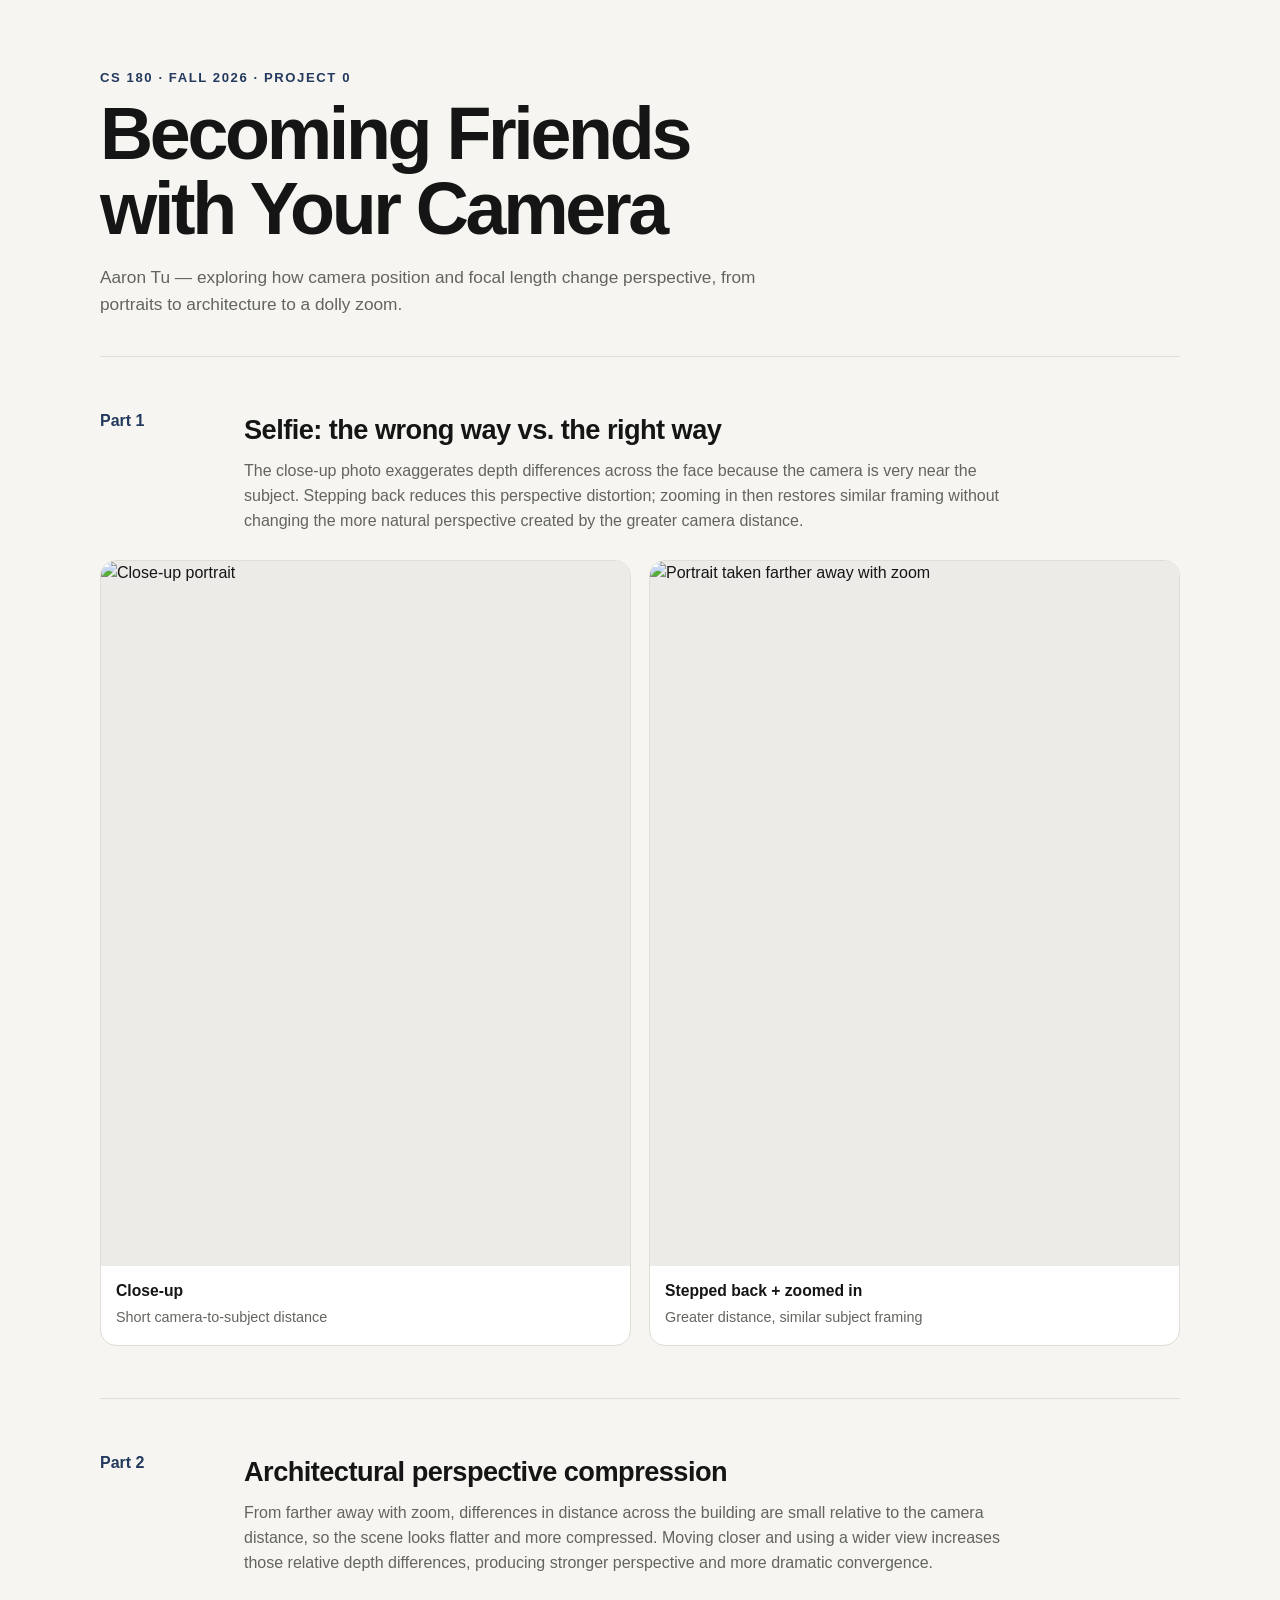
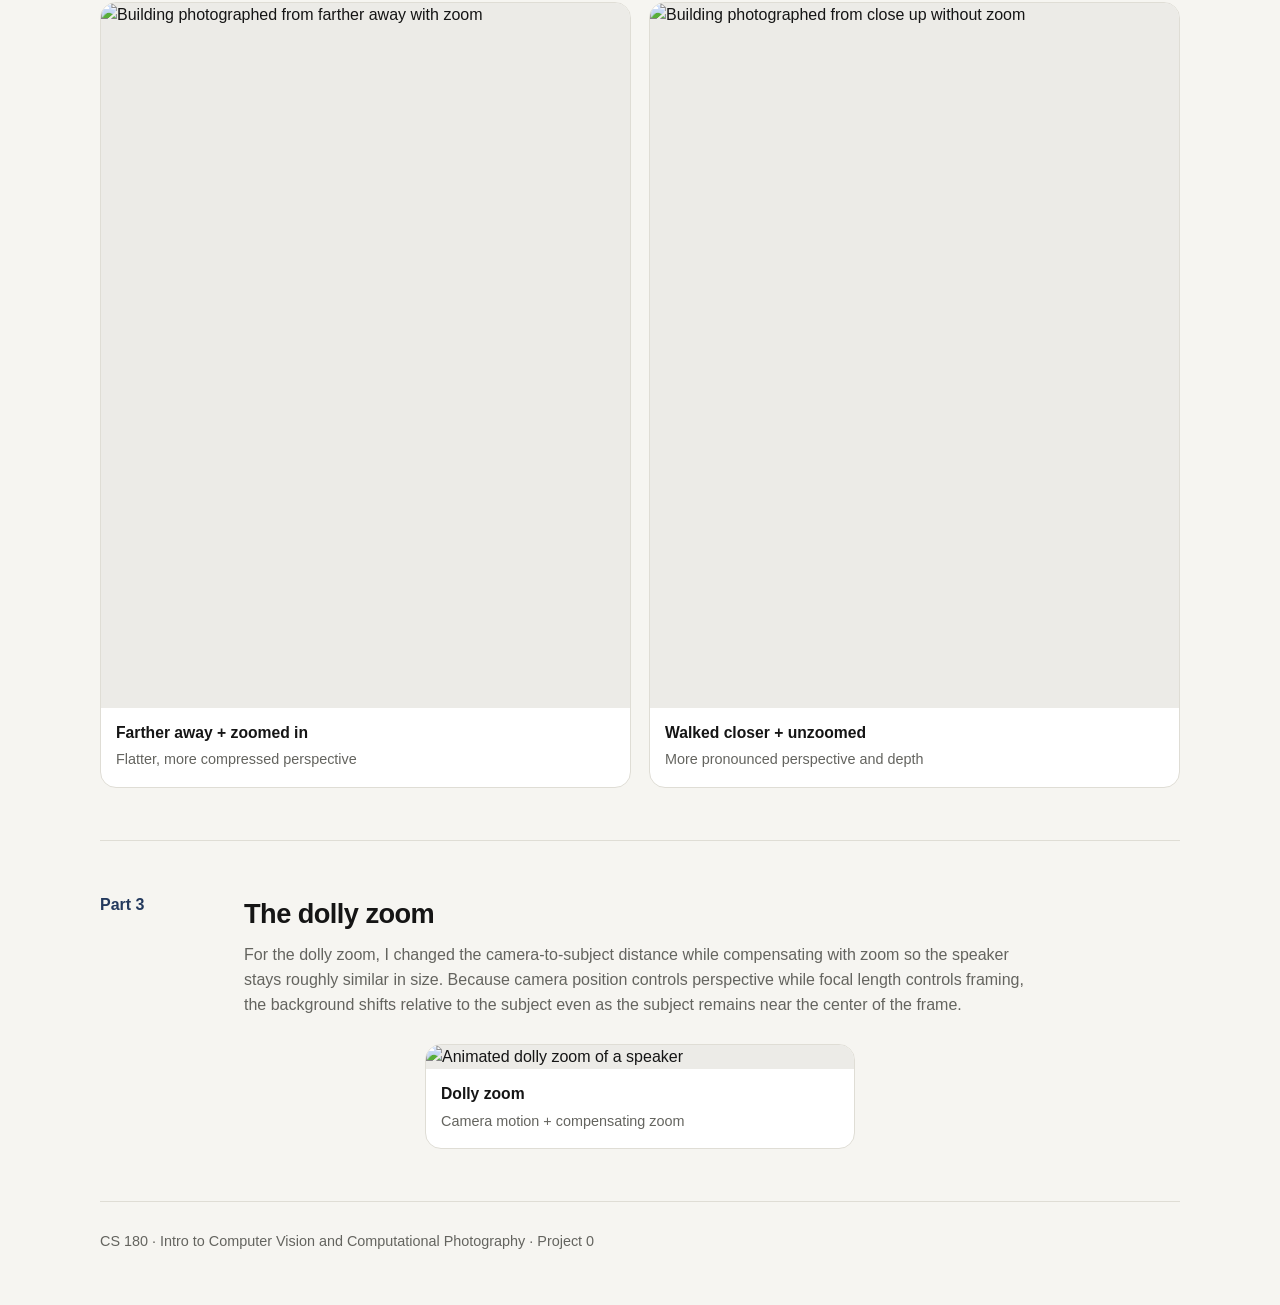
==== proj0/index.html @ fa19081f "Add initial HTML structure for Project 0" ====
<!doctype html>
<html lang="en">
<head>
  <meta charset="utf-8" />
  <meta name="viewport" content="width=device-width, initial-scale=1" />
  <title>CS 180 Project 0 — Aaron Tu</title>
  <style>
    :root {
      --bg: #f6f5f1;
      --paper: #ffffff;
      --ink: #151515;
      --muted: #64645f;
      --line: #dfddd5;
      --accent: #23395d;
    }
    * { box-sizing: border-box; }
    html { scroll-behavior: smooth; }
    body {
      margin: 0;
      background: var(--bg);
      color: var(--ink);
      font-family: -apple-system, BlinkMacSystemFont, "Segoe UI", Helvetica, Arial, sans-serif;
      line-height: 1.55;
    }
    main { width: min(1080px, calc(100% - 40px)); margin: 0 auto; }
    header { padding: 68px 0 38px; border-bottom: 1px solid var(--line); }
    .eyebrow {
      margin: 0 0 8px;
      color: var(--accent);
      font-size: 0.82rem;
      font-weight: 700;
      letter-spacing: 0.12em;
      text-transform: uppercase;
    }
    h1 { margin: 0; font-size: clamp(2.25rem, 6vw, 4.6rem); line-height: 1.02; letter-spacing: -0.045em; }
    .subtitle { margin: 18px 0 0; max-width: 720px; color: var(--muted); font-size: 1.08rem; }
    section { padding: 52px 0; border-bottom: 1px solid var(--line); }
    .section-head { display: grid; grid-template-columns: 120px 1fr; gap: 24px; margin-bottom: 26px; }
    .part { color: var(--accent); font-weight: 700; }
    h2 { margin: 0 0 8px; font-size: 1.7rem; letter-spacing: -0.02em; }
    .explain { margin: 0; color: var(--muted); max-width: 790px; }
    .pair { display: grid; grid-template-columns: repeat(2, minmax(0, 1fr)); gap: 18px; align-items: start; }
    figure { margin: 0; background: var(--paper); border: 1px solid var(--line); border-radius: 16px; overflow: hidden; }
    figure img { display: block; width: 100%; height: auto; background: #ecebe7; }
    .portrait img { aspect-ratio: 3 / 4; object-fit: cover; }
    .architecture img { aspect-ratio: 3 / 4; object-fit: cover; }
    figcaption { padding: 13px 15px 15px; }
    figcaption strong { display: block; font-size: 0.98rem; margin-bottom: 2px; }
    figcaption span { color: var(--muted); font-size: 0.9rem; }
    .gif-wrap { display: flex; justify-content: center; }
    .gif-card { width: min(430px, 100%); }
    .gif-card img { width: 100%; }
    footer { padding: 28px 0 52px; color: var(--muted); font-size: 0.9rem; }

    @media (max-width: 720px) {
      main { width: min(100% - 24px, 1080px); }
      header { padding-top: 42px; }
      section { padding: 38px 0; }
      .section-head { grid-template-columns: 1fr; gap: 4px; }
      .pair { grid-template-columns: 1fr; }
    }

    @media print {
      :root { --bg: #fff; }
      body { background: #fff; }
      main { width: 100%; max-width: none; }
      header { padding-top: 16px; }
      section { break-inside: avoid; padding: 28px 0; }
      figure { break-inside: avoid; }
      .portrait img, .architecture img { max-height: 420px; object-fit: contain; }
      .gif-card { width: 300px; }
    }
  </style>
</head>
<body>
<main>
  <header>
    <p class="eyebrow">CS 180 · Fall 2026 · Project 0</p>
    <h1>Becoming Friends<br>with Your Camera</h1>
    <p class="subtitle">Aaron Tu — exploring how camera position and focal length change perspective, from portraits to architecture to a dolly zoom.</p>
  </header>

  <section>
    <div class="section-head">
      <div class="part">Part 1</div>
      <div>
        <h2>Selfie: the wrong way vs. the right way</h2>
        <p class="explain">The close-up photo exaggerates depth differences across the face because the camera is very near the subject. Stepping back reduces this perspective distortion; zooming in then restores similar framing without changing the more natural perspective created by the greater camera distance.</p>
      </div>
    </div>
    <div class="pair portrait">
      <figure>
        <img src="assets/selfie_close.jpeg" alt="Close-up portrait" />
        <figcaption><strong>Close-up</strong><span>Short camera-to-subject distance</span></figcaption>
      </figure>
      <figure>
        <img src="assets/selfie_far_zoom.jpeg" alt="Portrait taken farther away with zoom" />
        <figcaption><strong>Stepped back + zoomed in</strong><span>Greater distance, similar subject framing</span></figcaption>
      </figure>
    </div>
  </section>

  <section>
    <div class="section-head">
      <div class="part">Part 2</div>
      <div>
        <h2>Architectural perspective compression</h2>
        <p class="explain">From farther away with zoom, differences in distance across the building are small relative to the camera distance, so the scene looks flatter and more compressed. Moving closer and using a wider view increases those relative depth differences, producing stronger perspective and more dramatic convergence.</p>
      </div>
    </div>
    <div class="pair architecture">
      <figure>
        <img src="assets/building_far_zoom.jpeg" alt="Building photographed from farther away with zoom" />
        <figcaption><strong>Farther away + zoomed in</strong><span>Flatter, more compressed perspective</span></figcaption>
      </figure>
      <figure>
        <img src="assets/building_close_wide.jpeg" alt="Building photographed from close up without zoom" />
        <figcaption><strong>Walked closer + unzoomed</strong><span>More pronounced perspective and depth</span></figcaption>
      </figure>
    </div>
  </section>

  <section>
    <div class="section-head">
      <div class="part">Part 3</div>
      <div>
        <h2>The dolly zoom</h2>
        <p class="explain">For the dolly zoom, I changed the camera-to-subject distance while compensating with zoom so the speaker stays roughly similar in size. Because camera position controls perspective while focal length controls framing, the background shifts relative to the subject even as the subject remains near the center of the frame.</p>
      </div>
    </div>
    <div class="gif-wrap">
      <figure class="gif-card">
        <img src="assets/dolly_zoom.gif" alt="Animated dolly zoom of a speaker" />
        <figcaption><strong>Dolly zoom</strong><span>Camera motion + compensating zoom</span></figcaption>
      </figure>
    </div>
  </section>

  <footer>CS 180 · Intro to Computer Vision and Computational Photography · Project 0</footer>
</main>
</body>
</html>
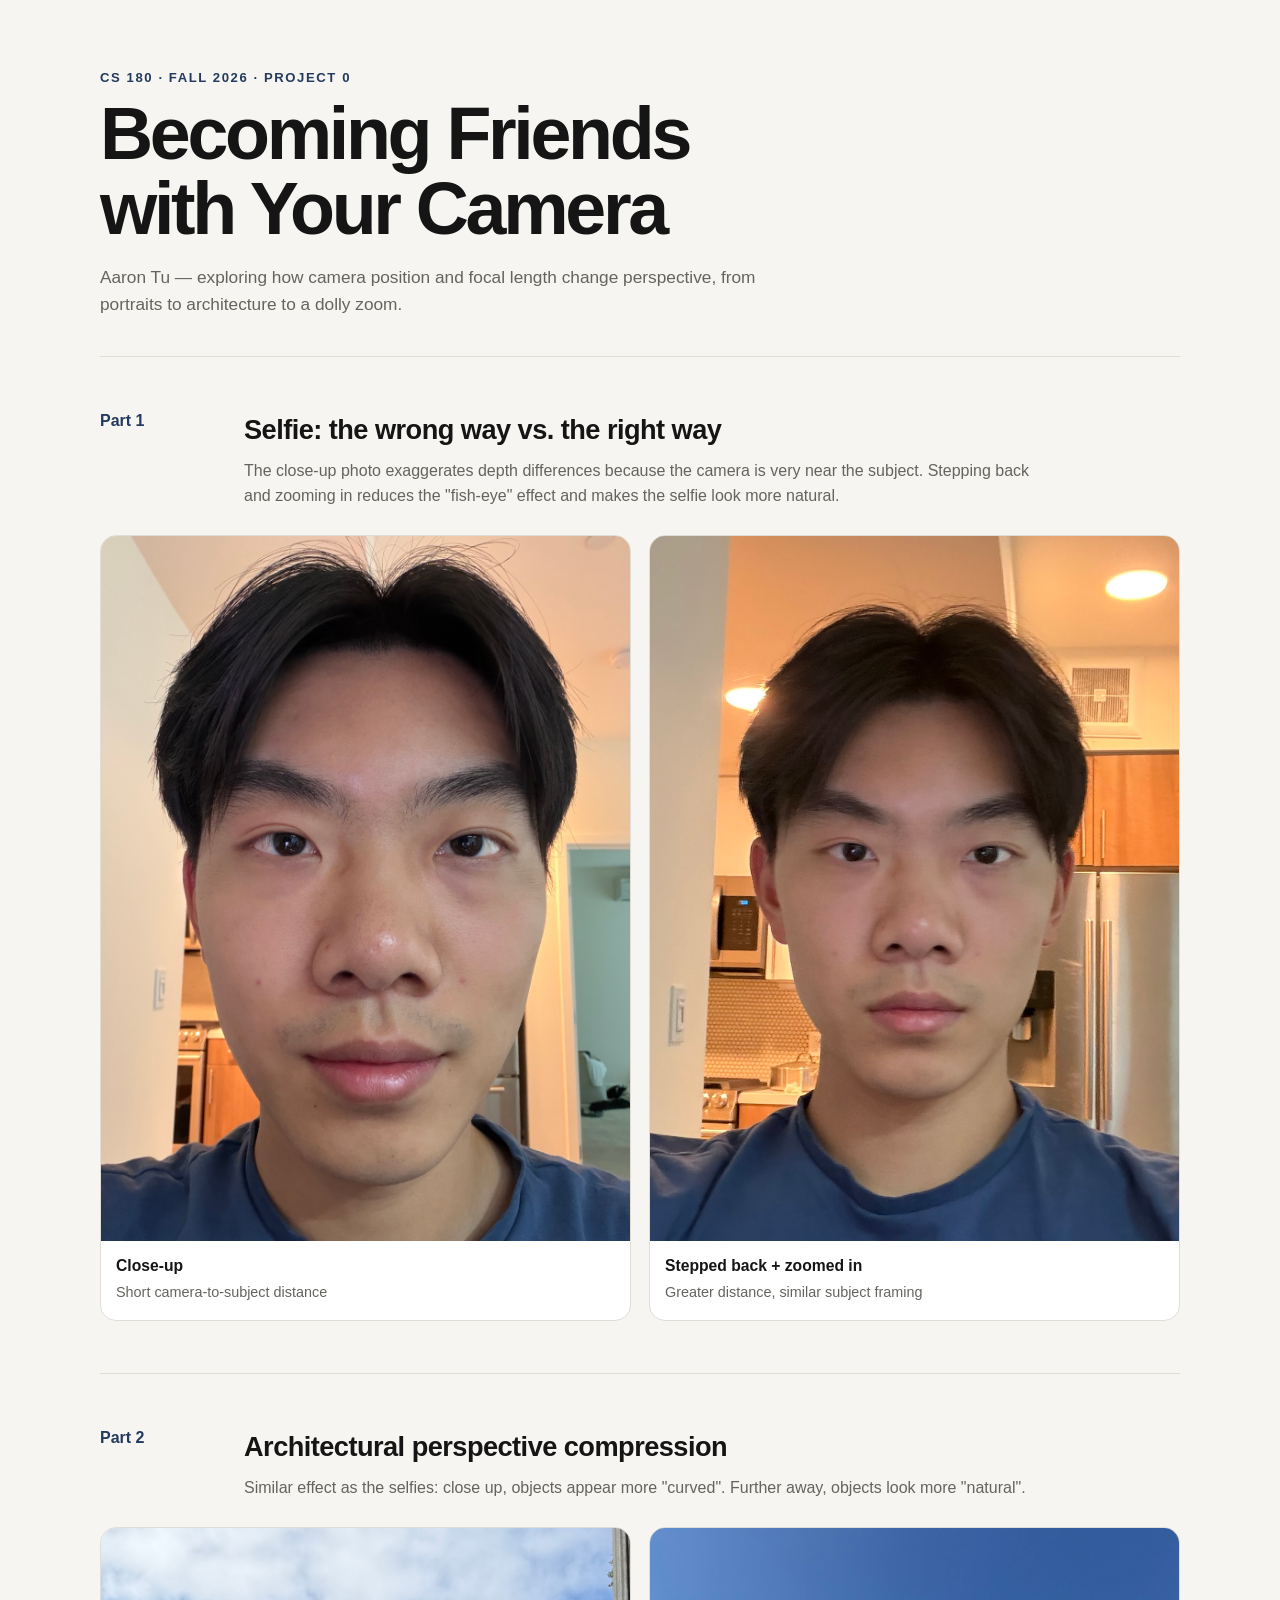
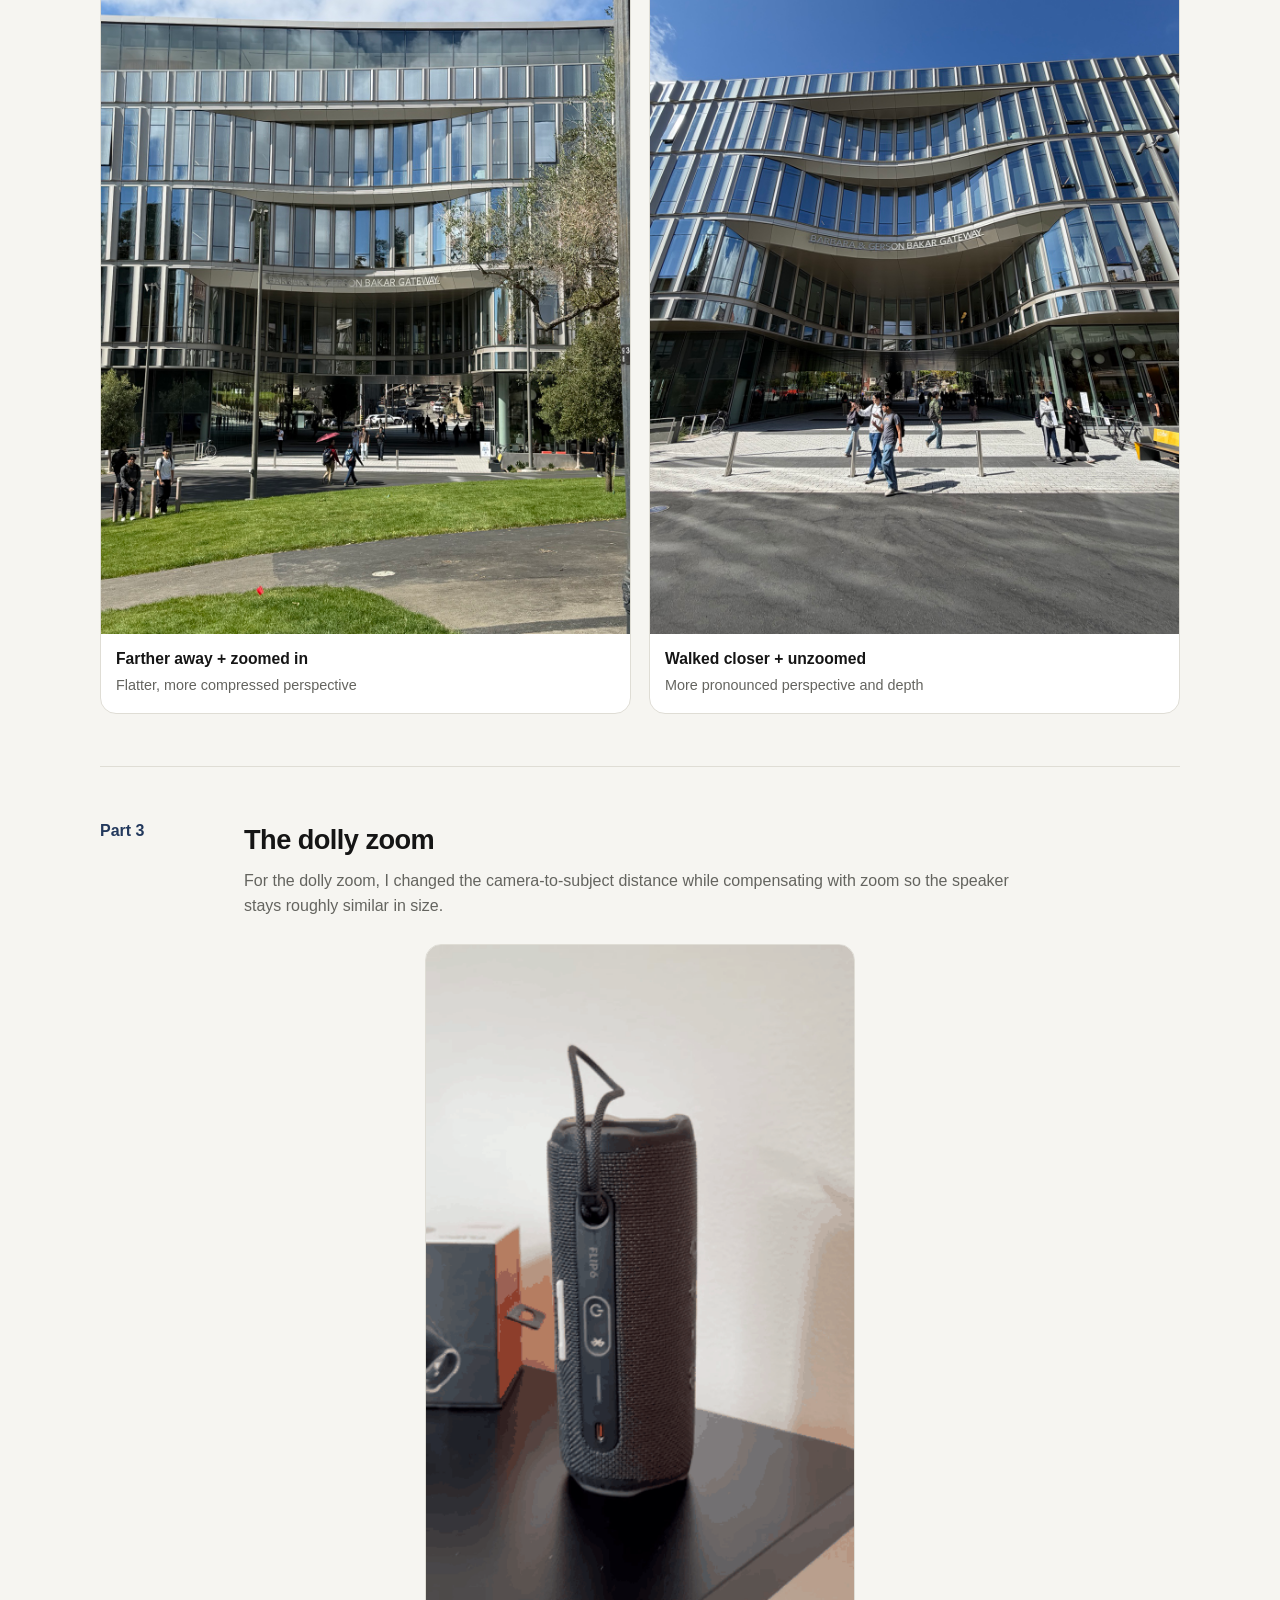
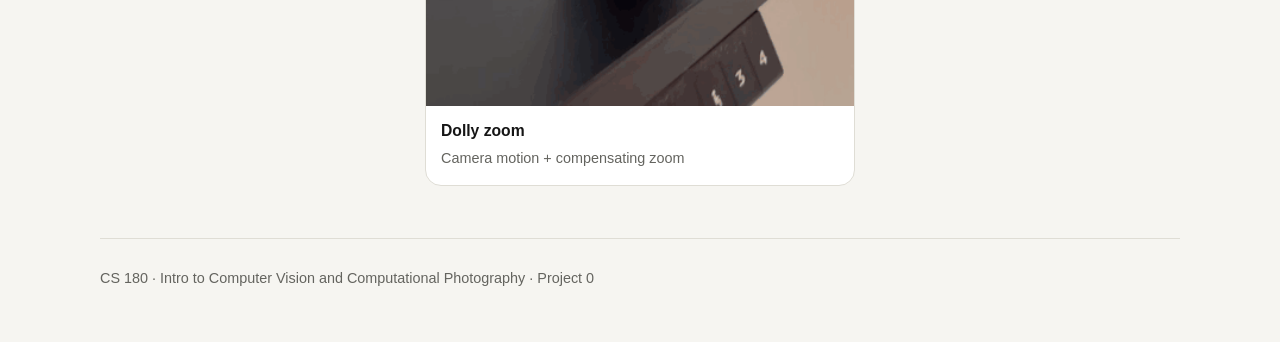
==== commit b9ad4a86: "Refine photo explanation paragraphs in index.html Updated explanations to clarify the effects of cam" ====
--- a/proj0/index.html
+++ b/proj0/index.html
@@ -85,7 +85,7 @@
       <div class="part">Part 1</div>
       <div>
         <h2>Selfie: the wrong way vs. the right way</h2>
-        <p class="explain">The close-up photo exaggerates depth differences across the face because the camera is very near the subject. Stepping back reduces this perspective distortion; zooming in then restores similar framing without changing the more natural perspective created by the greater camera distance.</p>
+        <p class="explain">The close-up photo exaggerates depth differences because the camera is very near the subject. Stepping back and zooming in reduces the "fish-eye" effect and makes the selfie look more natural.</p>
       </div>
     </div>
     <div class="pair portrait">
@@ -105,7 +105,7 @@
       <div class="part">Part 2</div>
       <div>
         <h2>Architectural perspective compression</h2>
-        <p class="explain">From farther away with zoom, differences in distance across the building are small relative to the camera distance, so the scene looks flatter and more compressed. Moving closer and using a wider view increases those relative depth differences, producing stronger perspective and more dramatic convergence.</p>
+        <p class="explain">Similar effect as the selfies: close up, objects appear more "curved". Further away, objects look more "natural".</p>
       </div>
     </div>
     <div class="pair architecture">
@@ -125,7 +125,7 @@
       <div class="part">Part 3</div>
       <div>
         <h2>The dolly zoom</h2>
-        <p class="explain">For the dolly zoom, I changed the camera-to-subject distance while compensating with zoom so the speaker stays roughly similar in size. Because camera position controls perspective while focal length controls framing, the background shifts relative to the subject even as the subject remains near the center of the frame.</p>
+        <p class="explain">For the dolly zoom, I changed the camera-to-subject distance while compensating with zoom so the speaker stays roughly similar in size.</p>
       </div>
     </div>
     <div class="gif-wrap">
